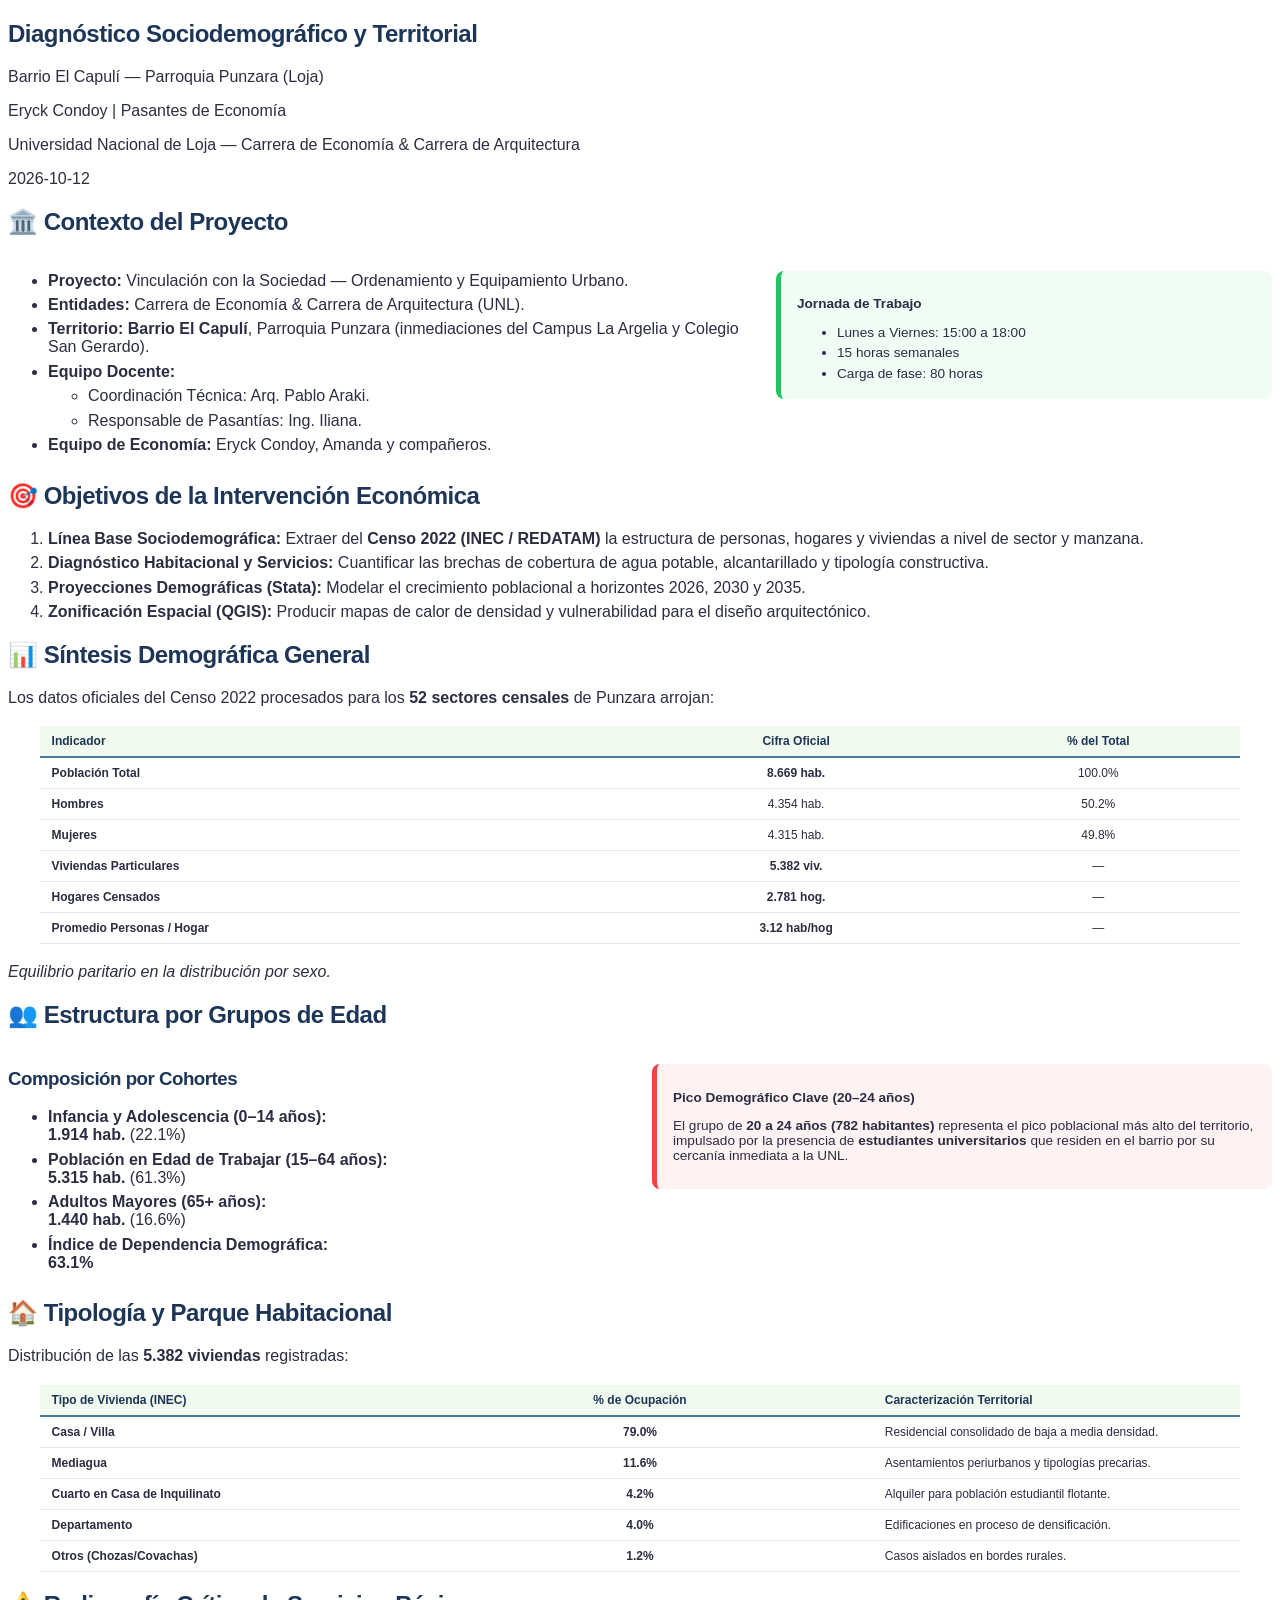
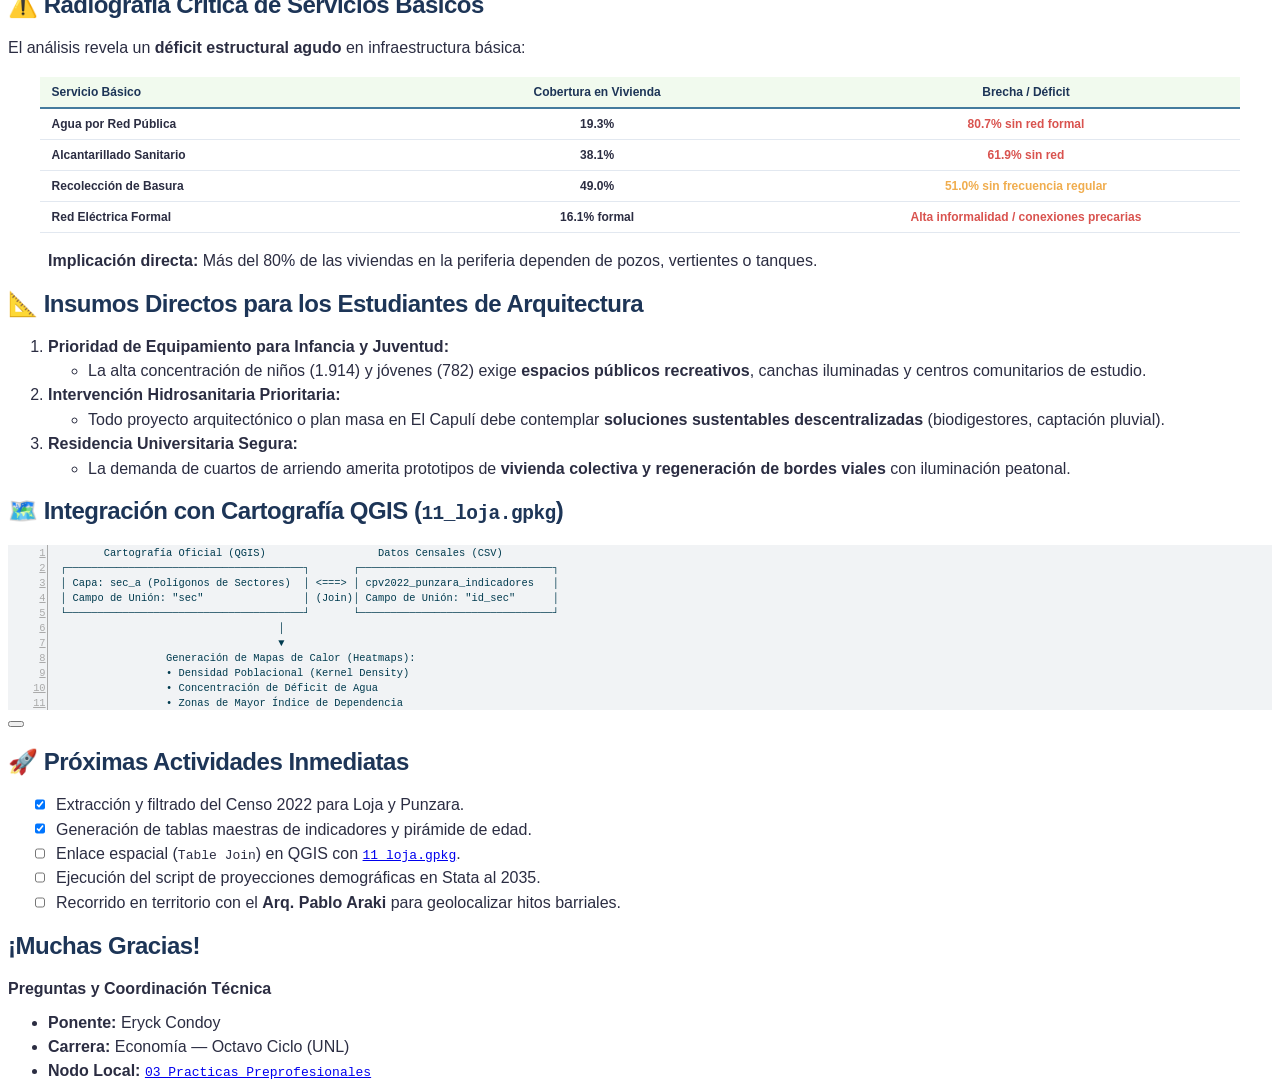
==== docs/vaults/v01-diagnostico-territorial-el-capuli/presentacion_diagnostico_capuli.html @ d2399294 "feat(quarto): agregar presentacion revealjs interactiva y reporte index del diagnostico de El Capuli" ====
<!DOCTYPE html>
<html lang="en"><head>
<script src="presentacion_diagnostico_capuli_files/libs/clipboard/clipboard.min.js"></script>
<script src="presentacion_diagnostico_capuli_files/libs/quarto-html/tabby.min.js"></script>
<script src="presentacion_diagnostico_capuli_files/libs/quarto-html/popper.min.js"></script>
<script src="presentacion_diagnostico_capuli_files/libs/quarto-html/tippy.umd.min.js"></script>
<link href="presentacion_diagnostico_capuli_files/libs/quarto-html/tippy.css" rel="stylesheet">
<link href="presentacion_diagnostico_capuli_files/libs/quarto-html/light-border.css" rel="stylesheet">
<link href="presentacion_diagnostico_capuli_files/libs/quarto-html/quarto-syntax-highlighting-64a204ab8560d761af7679ceaba22944.css" rel="stylesheet" id="quarto-text-highlighting-styles"><meta charset="utf-8">
  <meta name="generator" content="quarto-1.10.18">

  <meta name="author" content="Eryck Condoy | Pasantes de Economía">
  <meta name="dcterms.date" content="2026-10-12">
  <title>Diagnóstico Sociodemográfico y Territorial</title>
  <meta name="apple-mobile-web-app-capable" content="yes">
  <meta name="apple-mobile-web-app-status-bar-style" content="black-translucent">
  <meta name="viewport" content="width=device-width, initial-scale=1.0, maximum-scale=1.0, user-scalable=no, minimal-ui">
  <link rel="stylesheet" href="presentacion_diagnostico_capuli_files/libs/revealjs/dist/reset.css">
  <link rel="stylesheet" href="presentacion_diagnostico_capuli_files/libs/revealjs/dist/reveal.css">
  <style>
    /* Default styles provided by pandoc.
    ** See https://pandoc.org/MANUAL.html#variables-for-html for config info.
    */
    span.smallcaps{font-variant: small-caps;}
    div.columns{display: flex; gap: 1.5em;}
    div.column{flex: auto;}
    @media screen {
    div.columns{gap: min(4vw, 1.5em);}
    div.column{overflow-x: auto;}
    }
    div.hanging-indent{margin-left: 1.5em; text-indent: -1.5em;}
    ul.task-list{list-style: none;}
    ul.task-list li input[type="checkbox"] {
      width: 0.8em;
      margin: 0 0.8em 0.2em -1em; /* quarto-specific, see https://github.com/quarto-dev/quarto-cli/issues/4556 */ 
      vertical-align: middle;
    }
    /* CSS for syntax highlighting */
    html { -webkit-text-size-adjust: 100%; }
    pre > code.sourceCode { white-space: pre; position: relative; }
    pre > code.sourceCode > span { display: inline-block; line-height: 1.25; }
    pre > code.sourceCode > span:empty { height: 1.2em; }
    .sourceCode { overflow: visible; }
    code.sourceCode > span { color: inherit; text-decoration: inherit; }
    div.sourceCode { margin: 1em 0; }
    pre.sourceCode { margin: 0; }
    @media screen {
    div.sourceCode { overflow: auto; }
    }
    @media print {
    pre > code.sourceCode { white-space: pre-wrap; }
    pre > code.sourceCode > span { text-indent: -5em; padding-left: 5em; }
    }
    pre.numberSource code
      { counter-reset: source-line 0; }
    pre.numberSource code > span
      { position: relative; left: -4em; counter-increment: source-line; }
    pre.numberSource code > span > a:first-child::before
      { content: counter(source-line);
        position: relative; left: -1em; text-align: right; vertical-align: baseline;
        border: none; display: inline-block;
        -webkit-touch-callout: none; -webkit-user-select: none;
        -khtml-user-select: none; -moz-user-select: none;
        -ms-user-select: none; user-select: none;
        padding: 0 4px; width: 4em;
        color: #aaaaaa;
      }
    pre.numberSource { margin-left: 3em; border-left: 1px solid #aaaaaa;  padding-left: 4px; }
    div.sourceCode
      { color: #003b4f; background-color: #f1f3f5; }
    @media screen {
    pre > code.sourceCode > span > a:first-child::before { text-decoration: underline; }
    }
    code span { color: #003b4f; } /* Normal */
    code span.al { color: #ad0000; } /* Alert */
    code span.an { color: #5e5e5e; } /* Annotation */
    code span.at { color: #657422; } /* Attribute */
    code span.bn { color: #ad0000; } /* BaseN */
    code span.bu { } /* BuiltIn */
    code span.cf { color: #003b4f; font-weight: bold; } /* ControlFlow */
    code span.ch { color: #20794d; } /* Char */
    code span.cn { color: #8f5902; } /* Constant */
    code span.co { color: #5e5e5e; } /* Comment */
    code span.cv { color: #5e5e5e; font-style: italic; } /* CommentVar */
    code span.do { color: #5e5e5e; font-style: italic; } /* Documentation */
    code span.dt { color: #ad0000; } /* DataType */
    code span.dv { color: #ad0000; } /* DecVal */
    code span.er { color: #ad0000; } /* Error */
    code span.ex { } /* Extension */
    code span.fl { color: #ad0000; } /* Float */
    code span.fu { color: #4758ab; } /* Function */
    code span.im { color: #00769e; } /* Import */
    code span.in { color: #5e5e5e; } /* Information */
    code span.kw { color: #003b4f; font-weight: bold; } /* Keyword */
    code span.op { color: #5e5e5e; } /* Operator */
    code span.ot { color: #003b4f; } /* Other */
    code span.pp { color: #ad0000; } /* Preprocessor */
    code span.sc { color: #5e5e5e; } /* SpecialChar */
    code span.ss { color: #20794d; } /* SpecialString */
    code span.st { color: #20794d; } /* String */
    code span.va { color: #111111; } /* Variable */
    code span.vs { color: #20794d; } /* VerbatimString */
    code span.wa { color: #5e5e5e; font-style: italic; } /* Warning */
  </style>
  <link rel="stylesheet" href="presentacion_diagnostico_capuli_files/libs/revealjs/dist/theme/quarto-0427d8d92a431aa6a6430e53ec02a470.css">
  <link rel="stylesheet" href="presentacion.css">
  <link href="presentacion_diagnostico_capuli_files/libs/revealjs/plugin/quarto-line-highlight/line-highlight.css" rel="stylesheet">
  <link href="presentacion_diagnostico_capuli_files/libs/revealjs/plugin/reveal-menu/menu.css" rel="stylesheet">
  <link href="presentacion_diagnostico_capuli_files/libs/revealjs/plugin/reveal-menu/quarto-menu.css" rel="stylesheet">
  <link href="presentacion_diagnostico_capuli_files/libs/revealjs/plugin/reveal-chalkboard/font-awesome/css/all.css" rel="stylesheet">
  <link href="presentacion_diagnostico_capuli_files/libs/revealjs/plugin/reveal-chalkboard/style.css" rel="stylesheet">
  <link href="presentacion_diagnostico_capuli_files/libs/revealjs/plugin/quarto-support/footer.css" rel="stylesheet">
  <style type="text/css">
    .reveal div.sourceCode {
      margin: 0;
      overflow: auto;
    }
    .reveal div.hanging-indent {
      margin-left: 1em;
      text-indent: -1em;
    }
    .reveal .slide:not(.center) {
      height: 100%;
    }
    .reveal .slide.scrollable {
      overflow-y: auto;
    }
    .reveal .footnotes {
      height: 100%;
      overflow-y: auto;
    }
    .reveal .slide .absolute {
      position: absolute;
      display: block;
    }
    .reveal .footnotes ol {
      counter-reset: ol;
      list-style-type: none; 
      margin-left: 0;
    }
    .reveal .footnotes ol li:before {
      counter-increment: ol;
      content: counter(ol) ". "; 
    }
    .reveal .footnotes ol li > p:first-child {
      display: inline-block;
    }
    .reveal .slide ul,
    .reveal .slide ol {
      margin-bottom: 0.5em;
    }
    .reveal .slide ul li,
    .reveal .slide ol li {
      margin-top: 0.4em;
      margin-bottom: 0.2em;
    }
    .reveal .slide ul[role="tablist"] li {
      margin-bottom: 0;
    }
    .reveal .slide ul li > *:first-child,
    .reveal .slide ol li > *:first-child {
      margin-block-start: 0;
    }
    .reveal .slide ul li > *:last-child,
    .reveal .slide ol li > *:last-child {
      margin-block-end: 0;
    }
    .reveal .slide .columns:nth-child(3) {
      margin-block-start: 0.8em;
    }
    .reveal blockquote {
      box-shadow: none;
    }
    .reveal .tippy-content>* {
      margin-top: 0.2em;
      margin-bottom: 0.7em;
    }
    .reveal .tippy-content>*:last-child {
      margin-bottom: 0.2em;
    }
    .reveal .slide > img.stretch.quarto-figure-center,
    .reveal .slide > img.r-stretch.quarto-figure-center {
      display: block;
      margin-left: auto;
      margin-right: auto; 
    }
    .reveal .slide > img.stretch.quarto-figure-left,
    .reveal .slide > img.r-stretch.quarto-figure-left  {
      display: block;
      margin-left: 0;
      margin-right: auto; 
    }
    .reveal .slide > img.stretch.quarto-figure-right,
    .reveal .slide > img.r-stretch.quarto-figure-right  {
      display: block;
      margin-left: auto;
      margin-right: 0; 
    }
  </style>
</head>
<body class="quarto-light">
  <div class="reveal">
    <div class="slides">

<section id="title-slide" class="quarto-title-block center">
  <h1 class="title">Diagnóstico Sociodemográfico y Territorial</h1>
  <p class="subtitle">Barrio El Capulí — Parroquia Punzara (Loja)</p>

<div class="quarto-title-authors">
<div class="quarto-title-author">
<div class="quarto-title-author-name">
Eryck Condoy | Pasantes de Economía
</div>
        <p class="quarto-title-affiliation">
            Universidad Nacional de Loja — Carrera de Economía &amp; Carrera de Arquitectura
          </p>
    </div>
</div>

  <p class="date">2026-10-12</p>
</section>
<section id="contexto-del-proyecto" class="slide level2">
<h2>🏛️ Contexto del Proyecto</h2>
<div class="columns">
<div class="column" style="width:60%;">
<ul>
<li><strong>Proyecto:</strong> Vinculación con la Sociedad — Ordenamiento y Equipamiento Urbano.</li>
<li><strong>Entidades:</strong> Carrera de Economía &amp; Carrera de Arquitectura (UNL).</li>
<li><strong>Territorio:</strong> <strong>Barrio El Capulí</strong>, Parroquia Punzara (inmediaciones del Campus La Argelia y Colegio San Gerardo).</li>
<li><strong>Equipo Docente:</strong>
<ul>
<li>Coordinación Técnica: Arq. Pablo Araki.</li>
<li>Responsable de Pasantías: Ing. Iliana.</li>
</ul></li>
<li><strong>Equipo de Economía:</strong> Eryck Condoy, Amanda y compañeros.</li>
</ul>
</div><div class="column" style="width:40%;">
<div class="callout callout-note callout-titled callout-style-default">
<div class="callout-body">
<div class="callout-title">
<div class="callout-icon-container">
<i class="callout-icon"></i>
</div>
<p><strong>Jornada de Trabajo</strong></p>
</div>
<div class="callout-content">
<ul>
<li>Lunes a Viernes: 15:00 a 18:00</li>
<li>15 horas semanales</li>
<li>Carga de fase: 80 horas</li>
</ul>
</div>
</div>
</div>
</div></div>
</section>
<section id="objetivos-de-la-intervención-económica" class="slide level2">
<h2>🎯 Objetivos de la Intervención Económica</h2>
<ol type="1">
<li><strong>Línea Base Sociodemográfica:</strong> Extraer del <strong>Censo 2022 (INEC / REDATAM)</strong> la estructura de personas, hogares y viviendas a nivel de sector y manzana.</li>
<li><strong>Diagnóstico Habitacional y Servicios:</strong> Cuantificar las brechas de cobertura de agua potable, alcantarillado y tipología constructiva.</li>
<li><strong>Proyecciones Demográficas (Stata):</strong> Modelar el crecimiento poblacional a horizontes 2026, 2030 y 2035.</li>
<li><strong>Zonificación Espacial (QGIS):</strong> Producir mapas de calor de densidad y vulnerabilidad para el diseño arquitectónico.</li>
</ol>
</section>
<section id="síntesis-demográfica-general" class="slide level2">
<h2>📊 Síntesis Demográfica General</h2>
<p>Los datos oficiales del Censo 2022 procesados para los <strong>52 sectores censales</strong> de Punzara arrojan:</p>
<table class="caption-top">
<thead>
<tr class="header">
<th style="text-align: left;">Indicador</th>
<th style="text-align: center;">Cifra Oficial</th>
<th style="text-align: center;">% del Total</th>
</tr>
</thead>
<tbody>
<tr class="odd">
<td style="text-align: left;"><strong>Población Total</strong></td>
<td style="text-align: center;"><strong>8.669 hab.</strong></td>
<td style="text-align: center;">100.0%</td>
</tr>
<tr class="even">
<td style="text-align: left;"><strong>Hombres</strong></td>
<td style="text-align: center;">4.354 hab.</td>
<td style="text-align: center;">50.2%</td>
</tr>
<tr class="odd">
<td style="text-align: left;"><strong>Mujeres</strong></td>
<td style="text-align: center;">4.315 hab.</td>
<td style="text-align: center;">49.8%</td>
</tr>
<tr class="even">
<td style="text-align: left;"><strong>Viviendas Particulares</strong></td>
<td style="text-align: center;"><strong>5.382 viv.</strong></td>
<td style="text-align: center;">—</td>
</tr>
<tr class="odd">
<td style="text-align: left;"><strong>Hogares Censados</strong></td>
<td style="text-align: center;"><strong>2.781 hog.</strong></td>
<td style="text-align: center;">—</td>
</tr>
<tr class="even">
<td style="text-align: left;"><strong>Promedio Personas / Hogar</strong></td>
<td style="text-align: center;"><strong>3.12 hab/hog</strong></td>
<td style="text-align: center;">—</td>
</tr>
</tbody>
</table>
<p><em>Equilibrio paritario en la distribución por sexo.</em></p>
</section>
<section id="estructura-por-grupos-de-edad" class="slide level2">
<h2>👥 Estructura por Grupos de Edad</h2>
<div class="columns">
<div class="column" style="width:50%;">
<h3 id="composición-por-cohortes">Composición por Cohortes</h3>
<ul>
<li><strong>Infancia y Adolescencia (0–14 años):</strong><br>
<strong>1.914 hab.</strong> (22.1%)</li>
<li><strong>Población en Edad de Trabajar (15–64 años):</strong><br>
<strong>5.315 hab.</strong> (61.3%)</li>
<li><strong>Adultos Mayores (65+ años):</strong><br>
<strong>1.440 hab.</strong> (16.6%)</li>
<li><strong>Índice de Dependencia Demográfica:</strong><br>
<strong>63.1%</strong></li>
</ul>
</div><div class="column" style="width:50%;">
<div class="callout callout-important callout-titled callout-style-default">
<div class="callout-body">
<div class="callout-title">
<div class="callout-icon-container">
<i class="callout-icon"></i>
</div>
<p><strong>Pico Demográfico Clave (20–24 años)</strong></p>
</div>
<div class="callout-content">
<p>El grupo de <strong>20 a 24 años (782 habitantes)</strong> representa el pico poblacional más alto del territorio, impulsado por la presencia de <strong>estudiantes universitarios</strong> que residen en el barrio por su cercanía inmediata a la UNL.</p>
</div>
</div>
</div>
</div></div>
</section>
<section id="tipología-y-parque-habitacional" class="slide level2">
<h2>🏠 Tipología y Parque Habitacional</h2>
<p>Distribución de las <strong>5.382 viviendas</strong> registradas:</p>
<table class="caption-top">
<colgroup>
<col style="width: 30%">
<col style="width: 38%">
<col style="width: 30%">
</colgroup>
<thead>
<tr class="header">
<th style="text-align: left;">Tipo de Vivienda (INEC)</th>
<th style="text-align: center;">% de Ocupación</th>
<th style="text-align: left;">Caracterización Territorial</th>
</tr>
</thead>
<tbody>
<tr class="odd">
<td style="text-align: left;"><strong>Casa / Villa</strong></td>
<td style="text-align: center;"><strong>79.0%</strong></td>
<td style="text-align: left;">Residencial consolidado de baja a media densidad.</td>
</tr>
<tr class="even">
<td style="text-align: left;"><strong>Mediagua</strong></td>
<td style="text-align: center;"><strong>11.6%</strong></td>
<td style="text-align: left;">Asentamientos periurbanos y tipologías precarias.</td>
</tr>
<tr class="odd">
<td style="text-align: left;"><strong>Cuarto en Casa de Inquilinato</strong></td>
<td style="text-align: center;"><strong>4.2%</strong></td>
<td style="text-align: left;">Alquiler para población estudiantil flotante.</td>
</tr>
<tr class="even">
<td style="text-align: left;"><strong>Departamento</strong></td>
<td style="text-align: center;"><strong>4.0%</strong></td>
<td style="text-align: left;">Edificaciones en proceso de densificación.</td>
</tr>
<tr class="odd">
<td style="text-align: left;"><strong>Otros (Chozas/Covachas)</strong></td>
<td style="text-align: center;"><strong>1.2%</strong></td>
<td style="text-align: left;">Casos aislados en bordes rurales.</td>
</tr>
</tbody>
</table>
</section>
<section id="radiografía-crítica-de-servicios-básicos" class="slide level2">
<h2>⚠️ Radiografía Crítica de Servicios Básicos</h2>
<p>El análisis revela un <strong>déficit estructural agudo</strong> en infraestructura básica:</p>
<table class="caption-top">
<colgroup>
<col style="width: 28%">
<col style="width: 35%">
<col style="width: 35%">
</colgroup>
<thead>
<tr class="header">
<th style="text-align: left;">Servicio Básico</th>
<th style="text-align: center;">Cobertura en Vivienda</th>
<th style="text-align: center;">Brecha / Déficit</th>
</tr>
</thead>
<tbody>
<tr class="odd">
<td style="text-align: left;"><strong>Agua por Red Pública</strong></td>
<td style="text-align: center;"><strong>19.3%</strong></td>
<td style="text-align: center;"><span style="color:#d9534f; font-weight:bold;">80.7% sin red formal</span></td>
</tr>
<tr class="even">
<td style="text-align: left;"><strong>Alcantarillado Sanitario</strong></td>
<td style="text-align: center;"><strong>38.1%</strong></td>
<td style="text-align: center;"><span style="color:#d9534f; font-weight:bold;">61.9% sin red</span></td>
</tr>
<tr class="odd">
<td style="text-align: left;"><strong>Recolección de Basura</strong></td>
<td style="text-align: center;"><strong>49.0%</strong></td>
<td style="text-align: center;"><span style="color:#f0ad4e; font-weight:bold;">51.0% sin frecuencia regular</span></td>
</tr>
<tr class="even">
<td style="text-align: left;"><strong>Red Eléctrica Formal</strong></td>
<td style="text-align: center;"><strong>16.1% formal</strong></td>
<td style="text-align: center;"><span style="color:#d9534f; font-weight:bold;">Alta informalidad / conexiones precarias</span></td>
</tr>
</tbody>
</table>
<blockquote>
<p><strong>Implicación directa:</strong> Más del 80% de las viviendas en la periferia dependen de pozos, vertientes o tanques.</p>
</blockquote>
</section>
<section id="insumos-directos-para-los-estudiantes-de-arquitectura" class="slide level2">
<h2>📐 Insumos Directos para los Estudiantes de Arquitectura</h2>
<ol type="1">
<li><strong>Prioridad de Equipamiento para Infancia y Juventud:</strong>
<ul>
<li>La alta concentración de niños (1.914) y jóvenes (782) exige <strong>espacios públicos recreativos</strong>, canchas iluminadas y centros comunitarios de estudio.</li>
</ul></li>
<li><strong>Intervención Hidrosanitaria Prioritaria:</strong>
<ul>
<li>Todo proyecto arquitectónico o plan masa en El Capulí debe contemplar <strong>soluciones sustentables descentralizadas</strong> (biodigestores, captación pluvial).</li>
</ul></li>
<li><strong>Residencia Universitaria Segura:</strong>
<ul>
<li>La demanda de cuartos de arriendo amerita prototipos de <strong>vivienda colectiva y regeneración de bordes viales</strong> con iluminación peatonal.</li>
</ul></li>
</ol>
</section>
<section id="integración-con-cartografía-qgis-11_loja.gpkg" class="slide level2">
<h2>🗺️ Integración con Cartografía QGIS (<code>11_loja.gpkg</code>)</h2>
<div class="code-copy-outer-scaffold"><div class="sourceCode" id="cb1"><pre class="sourceCode numberSource text number-lines code-with-copy"><code class="sourceCode"><span id="cb1-1"><a href="" aria-label="1"></a>       Cartografía Oficial (QGIS)                  Datos Censales (CSV)</span>
<span id="cb1-2"><a href="" aria-label="2"></a>┌──────────────────────────────────────┐       ┌───────────────────────────────┐</span>
<span id="cb1-3"><a href="" aria-label="3"></a>│ Capa: sec_a (Polígonos de Sectores)  │ &lt;===&gt; │ cpv2022_punzara_indicadores   │</span>
<span id="cb1-4"><a href="" aria-label="4"></a>│ Campo de Unión: "sec"                │ (Join)│ Campo de Unión: "id_sec"      │</span>
<span id="cb1-5"><a href="" aria-label="5"></a>└──────────────────────────────────────┘       └───────────────────────────────┘</span>
<span id="cb1-6"><a href="" aria-label="6"></a>                                   │</span>
<span id="cb1-7"><a href="" aria-label="7"></a>                                   ▼</span>
<span id="cb1-8"><a href="" aria-label="8"></a>                 Generación de Mapas de Calor (Heatmaps):</span>
<span id="cb1-9"><a href="" aria-label="9"></a>                 • Densidad Poblacional (Kernel Density)</span>
<span id="cb1-10"><a href="" aria-label="10"></a>                 • Concentración de Déficit de Agua</span>
<span id="cb1-11"><a href="" aria-label="11"></a>                 • Zonas de Mayor Índice de Dependencia</span></code></pre></div><button title="Copy to Clipboard" class="code-copy-button"><i class="bi"></i></button></div>
</section>
<section id="próximas-actividades-inmediatas" class="slide level2">
<h2>🚀 Próximas Actividades Inmediatas</h2>
<ul class="task-list">
<li><label><input type="checkbox" checked="">Extracción y filtrado del Censo 2022 para Loja y Punzara.</label></li>
<li><label><input type="checkbox" checked="">Generación de tablas maestras de indicadores y pirámide de edad.</label></li>
<li><label><input type="checkbox">Enlace espacial (<code>Table Join</code>) en QGIS con <a href="file:///d:/08_Ciclo/03_Practicas_Preprofesionales/docs/vaults/v01-diagnostico-territorial-el-capuli/cartografia_qgis/11_loja.gpkg"><code>11_loja.gpkg</code></a>.</label></li>
<li><label><input type="checkbox">Ejecución del script de proyecciones demográficas en Stata al 2035.</label></li>
<li><label><input type="checkbox">Recorrido en territorio con el <strong>Arq. Pablo Araki</strong> para geolocalizar hitos barriales.</label></li>
</ul>
</section>
<section id="muchas-gracias" class="slide level2">
<h2>¡Muchas Gracias!</h2>
<p><strong>Preguntas y Coordinación Técnica</strong></p>
<ul>
<li><strong>Ponente:</strong> Eryck Condoy</li>
<li><strong>Carrera:</strong> Economía — Octavo Ciclo (UNL)</li>
<li><strong>Nodo Local:</strong> <a href="file:///d:/08_Ciclo/03_Practicas_Preprofesionales"><code>03_Practicas_Preprofesionales</code></a></li>
</ul>

</section>
    </div>
  <div class="quarto-auto-generated-content" style="display: none;">
<div class="footer footer-default">
<p>Prácticas Preprofesionales — UNL 2026</p>
</div>
</div></div>

  <script>window.backupDefine = window.define; window.define = undefined;</script>
  <script src="presentacion_diagnostico_capuli_files/libs/revealjs/dist/reveal.js"></script>
  <!-- reveal.js plugins -->
  <script src="presentacion_diagnostico_capuli_files/libs/revealjs/plugin/quarto-line-highlight/line-highlight.js"></script>
  <script src="presentacion_diagnostico_capuli_files/libs/revealjs/plugin/pdf-export/pdfexport.js"></script>
  <script src="presentacion_diagnostico_capuli_files/libs/revealjs/plugin/reveal-menu/menu.js"></script>
  <script src="presentacion_diagnostico_capuli_files/libs/revealjs/plugin/reveal-menu/quarto-menu.js"></script>
  <script src="presentacion_diagnostico_capuli_files/libs/revealjs/plugin/reveal-chalkboard/plugin.js"></script>
  <script src="presentacion_diagnostico_capuli_files/libs/revealjs/plugin/quarto-support/support.js"></script>
  

  <script src="presentacion_diagnostico_capuli_files/libs/revealjs/plugin/notes/notes.js"></script>
  <script src="presentacion_diagnostico_capuli_files/libs/revealjs/plugin/search/search.js"></script>
  <script src="presentacion_diagnostico_capuli_files/libs/revealjs/plugin/zoom/zoom.js"></script>
  <script src="presentacion_diagnostico_capuli_files/libs/revealjs/plugin/math/math.js"></script>
  <script>window.define = window.backupDefine; window.backupDefine = undefined;</script>

  <script>

      // Full list of configuration options available at:
      // https://revealjs.com/config/
      Reveal.initialize({
'controlsAuto': true,
'previewLinksAuto': true,
'pdfSeparateFragments': false,
'autoAnimateEasing': "ease",
'autoAnimateDuration': 1,
'autoAnimateUnmatched': true,
'jumpToSlide': true,
'menu': {"side":"left","useTextContentForMissingTitles":true,"markers":false,"loadIcons":false,"custom":[{"title":"Tools","icon":"<i class=\"fas fa-gear\"></i>","content":"<ul class=\"slide-menu-items\">\n<li class=\"slide-tool-item active\" data-item=\"0\"><a href=\"#\" onclick=\"RevealMenuToolHandlers.fullscreen(event)\"><kbd>f</kbd> Fullscreen</a></li>\n<li class=\"slide-tool-item\" data-item=\"1\"><a href=\"#\" onclick=\"RevealMenuToolHandlers.speakerMode(event)\"><kbd>s</kbd> Speaker View</a></li>\n<li class=\"slide-tool-item\" data-item=\"2\"><a href=\"#\" onclick=\"RevealMenuToolHandlers.overview(event)\"><kbd>o</kbd> Slide Overview</a></li>\n<li class=\"slide-tool-item\" data-item=\"3\"><a href=\"#\" onclick=\"RevealMenuToolHandlers.togglePdfExport(event)\"><kbd>e</kbd> PDF Export Mode</a></li>\n<li class=\"slide-tool-item\" data-item=\"4\"><a href=\"#\" onclick=\"RevealMenuToolHandlers.toggleScrollView(event)\"><kbd>r</kbd> Scroll View Mode</a></li>\n<li class=\"slide-tool-item\" data-item=\"5\"><a href=\"#\" onclick=\"RevealMenuToolHandlers.toggleChalkboard(event)\"><kbd>b</kbd> Toggle Chalkboard</a></li>\n<li class=\"slide-tool-item\" data-item=\"6\"><a href=\"#\" onclick=\"RevealMenuToolHandlers.toggleNotesCanvas(event)\"><kbd>c</kbd> Toggle Notes Canvas</a></li>\n<li class=\"slide-tool-item\" data-item=\"7\"><a href=\"#\" onclick=\"RevealMenuToolHandlers.downloadDrawings(event)\"><kbd>d</kbd> Download Drawings</a></li>\n<li class=\"slide-tool-item\" data-item=\"8\"><a href=\"#\" onclick=\"RevealMenuToolHandlers.keyboardHelp(event)\"><kbd>?</kbd> Keyboard Help</a></li>\n</ul>"}],"openButton":true},
'chalkboard': {"buttons":true},
'smaller': false,
 
        // Display controls in the bottom right corner
        controls: false,

        // Help the user learn the controls by providing hints, for example by
        // bouncing the down arrow when they first encounter a vertical slide
        controlsTutorial: false,

        // Determines where controls appear, "edges" or "bottom-right"
        controlsLayout: 'edges',

        // Visibility rule for backwards navigation arrows; "faded", "hidden"
        // or "visible"
        controlsBackArrows: 'faded',

        // Display a presentation progress bar
        progress: true,

        // Display the page number of the current slide
        slideNumber: 'c/t',

        // 'all', 'print', or 'speaker'
        showSlideNumber: 'all',

        // Add the current slide number to the URL hash so that reloading the
        // page/copying the URL will return you to the same slide
        hash: true,

        // Start with 1 for the hash rather than 0
        hashOneBasedIndex: false,

        // Flags if we should monitor the hash and change slides accordingly
        respondToHashChanges: true,

        // Push each slide change to the browser history
        history: true,

        // Enable keyboard shortcuts for navigation
        keyboard: true,

        // Enable the slide overview mode
        overview: true,

        // Disables the default reveal.js slide layout (scaling and centering)
        // so that you can use custom CSS layout
        disableLayout: false,

        // Vertical centering of slides
        center: false,

        // Enables touch navigation on devices with touch input
        touch: true,

        // Loop the presentation
        loop: false,

        // Change the presentation direction to be RTL
        rtl: false,

        // see https://revealjs.com/vertical-slides/#navigation-mode
        navigationMode: 'linear',

        // Randomizes the order of slides each time the presentation loads
        shuffle: false,

        // Turns fragments on and off globally
        fragments: true,

        // Flags whether to include the current fragment in the URL,
        // so that reloading brings you to the same fragment position
        fragmentInURL: false,

        // Flags if the presentation is running in an embedded mode,
        // i.e. contained within a limited portion of the screen
        embedded: false,

        // Flags if we should show a help overlay when the questionmark
        // key is pressed
        help: true,

        // Flags if it should be possible to pause the presentation (blackout)
        pause: true,

        // Flags if speaker notes should be visible to all viewers
        showNotes: false,

        // Global override for autoplaying embedded media (null/true/false)
        autoPlayMedia: null,

        // Global override for preloading lazy-loaded iframes (null/true/false)
        preloadIframes: null,

        // Number of milliseconds between automatically proceeding to the
        // next slide, disabled when set to 0, this value can be overwritten
        // by using a data-autoslide attribute on your slides
        autoSlide: 0,

        // Stop auto-sliding after user input
        autoSlideStoppable: true,

        // Use this method for navigation when auto-sliding
        autoSlideMethod: null,

        // Specify the average time in seconds that you think you will spend
        // presenting each slide. This is used to show a pacing timer in the
        // speaker view
        defaultTiming: null,

        // Enable slide navigation via mouse wheel
        mouseWheel: false,

        // The display mode that will be used to show slides
        display: 'block',

        // Hide cursor if inactive
        hideInactiveCursor: true,

        // Time before the cursor is hidden (in ms)
        hideCursorTime: 5000,

        // Opens links in an iframe preview overlay
        previewLinks: false,

        // Transition style (none/fade/slide/convex/concave/zoom)
        transition: 'slide',

        // Transition speed (default/fast/slow)
        transitionSpeed: 'default',

        // Transition style for full page slide backgrounds
        // (none/fade/slide/convex/concave/zoom)
        backgroundTransition: 'none',

        // Number of slides away from the current that are visible
        viewDistance: 3,

        // Number of slides away from the current that are visible on mobile
        // devices. It is advisable to set this to a lower number than
        // viewDistance in order to save resources.
        mobileViewDistance: 2,

        // The "normal" size of the presentation, aspect ratio will be preserved
        // when the presentation is scaled to fit different resolutions. Can be
        // specified using percentage units.
        width: 1050,

        height: 700,

        // Factor of the display size that should remain empty around the content
        margin: 0.1,

        math: {
          mathjax: 'https://cdn.jsdelivr.net/npm/mathjax@2.7.9/MathJax.js',
          config: 'TeX-AMS_HTML-full',
          tex2jax: {
            inlineMath: [['\\(','\\)']],
            displayMath: [['\\[','\\]']],
            balanceBraces: true,
            processEscapes: false,
            processRefs: true,
            processEnvironments: true,
            preview: 'TeX',
            skipTags: ['script','noscript','style','textarea','pre','code'],
            ignoreClass: 'tex2jax_ignore',
            processClass: 'tex2jax_process'
          },
        },

        // reveal.js plugins
        plugins: [QuartoLineHighlight, PdfExport, RevealMenu, RevealChalkboard, QuartoSupport,

          RevealMath,
          RevealNotes,
          RevealSearch,
          RevealZoom
        ]
      });
    </script>
    <script id="quarto-html-after-body" type="application/javascript">
      window.document.addEventListener("DOMContentLoaded", function (event) {
        const tabsets =  window.document.querySelectorAll(".panel-tabset-tabby")
        tabsets.forEach(function(tabset) {
          const tabby = new Tabby('#' + tabset.id);
        });
        const isCodeAnnotation = (el) => {
          for (const clz of el.classList) {
            if (clz.startsWith('code-annotation-')) {                     
              return true;
            }
          }
          return false;
        }
        const onCopySuccess = function(e) {
          // button target
          const button = e.trigger;
          // don't keep focus
          button.blur();
          // flash "checked"
          button.classList.add('code-copy-button-checked');
          var currentTitle = button.getAttribute("title");
          button.setAttribute("title", "Copied!");
          let tooltip;
          if (window.bootstrap) {
            button.setAttribute("data-bs-toggle", "tooltip");
            button.setAttribute("data-bs-placement", "left");
            button.setAttribute("data-bs-title", "Copied!");
            tooltip = new bootstrap.Tooltip(button, 
              { trigger: "manual", 
                customClass: "code-copy-button-tooltip",
                offset: [0, -8]});
            tooltip.show();    
          }
          setTimeout(function() {
            if (tooltip) {
              tooltip.hide();
              button.removeAttribute("data-bs-title");
              button.removeAttribute("data-bs-toggle");
              button.removeAttribute("data-bs-placement");
            }
            button.setAttribute("title", currentTitle);
            button.classList.remove('code-copy-button-checked');
          }, 1000);
          // clear code selection
          e.clearSelection();
        }
        const getTextToCopy = function(trigger) {
          const outerScaffold = trigger.parentElement.cloneNode(true);
          const codeEl = outerScaffold.querySelector('code');
          for (const childEl of codeEl.children) {
            if (isCodeAnnotation(childEl)) {
              childEl.remove();
            }
          }
          return codeEl.innerText;
        }
        const clipboard = new window.ClipboardJS('.code-copy-button:not([data-in-quarto-modal])', {
          text: getTextToCopy
        });
        clipboard.on('success', onCopySuccess);
        if (window.document.getElementById('quarto-embedded-source-code-modal')) {
          const clipboardModal = new window.ClipboardJS('.code-copy-button[data-in-quarto-modal]', {
            text: getTextToCopy,
            container: window.document.getElementById('quarto-embedded-source-code-modal')
          });
          clipboardModal.on('success', onCopySuccess);
        }
          var localhostRegex = new RegExp(/^(?:http|https):\/\/localhost\:?[0-9]*\//);
          var mailtoRegex = new RegExp(/^mailto:/);
            var filterRegex = new RegExp('/' + window.location.host + '/');
          var isInternal = (href) => {
              return filterRegex.test(href) || localhostRegex.test(href) || mailtoRegex.test(href);
          }
          // Inspect non-navigation links and adorn them if external
         var links = window.document.querySelectorAll('a[href]:not(.nav-link):not(.navbar-brand):not(.toc-action):not(.sidebar-link):not(.sidebar-item-toggle):not(.pagination-link):not(.no-external):not([aria-hidden]):not(.dropdown-item):not(.quarto-navigation-tool):not(.about-link)');
          for (var i=0; i<links.length; i++) {
            const link = links[i];
            if (!isInternal(link.href)) {
              // undo the damage that might have been done by quarto-nav.js in the case of
              // links that we want to consider external
              if (link.dataset.originalHref !== undefined) {
                link.href = link.dataset.originalHref;
              }
            }
          }
        function tippyHover(el, contentFn, onTriggerFn, onUntriggerFn) {
          const config = {
            allowHTML: true,
            maxWidth: 500,
            delay: 100,
            arrow: false,
            appendTo: function(el) {
                return el.closest('section.slide') || el.parentElement;
            },
            interactive: true,
            interactiveBorder: 10,
            theme: 'light-border',
            placement: 'bottom-start',
          };
          if (contentFn) {
            config.content = contentFn;
          }
          if (onTriggerFn) {
            config.onTrigger = onTriggerFn;
          }
          if (onUntriggerFn) {
            config.onUntrigger = onUntriggerFn;
          }
            config['offset'] = [0,0];
            config['maxWidth'] = 700;
          window.tippy(el, config); 
        }
        const noterefs = window.document.querySelectorAll('a[role="doc-noteref"]');
        for (var i=0; i<noterefs.length; i++) {
          const ref = noterefs[i];
          tippyHover(ref, function() {
            // use id or data attribute instead here
            let href = ref.getAttribute('data-footnote-href') || ref.getAttribute('href');
            try { href = new URL(href).hash; } catch {}
            const id = href.replace(/^#\/?/, "");
            const note = window.document.getElementById(id);
            if (note) {
              return note.innerHTML;
            } else {
              return "";
            }
          });
        }
        const findCites = (el) => {
          const parentEl = el.parentElement;
          if (parentEl) {
            const cites = parentEl.dataset.cites;
            if (cites) {
              return {
                el,
                cites: cites.split(' ')
              };
            } else {
              return findCites(el.parentElement)
            }
          } else {
            return undefined;
          }
        };
        var bibliorefs = window.document.querySelectorAll('a[role="doc-biblioref"]');
        for (var i=0; i<bibliorefs.length; i++) {
          const ref = bibliorefs[i];
          const citeInfo = findCites(ref);
          if (citeInfo) {
            tippyHover(citeInfo.el, function() {
              var popup = window.document.createElement('div');
              citeInfo.cites.forEach(function(cite) {
                var citeDiv = window.document.createElement('div');
                citeDiv.classList.add('hanging-indent');
                citeDiv.classList.add('csl-entry');
                var biblioDiv = window.document.getElementById('ref-' + cite);
                if (biblioDiv) {
                  citeDiv.innerHTML = biblioDiv.innerHTML;
                }
                popup.appendChild(citeDiv);
              });
              return popup.innerHTML;
            });
          }
        }
      });
      </script>
    

</body></html>
---- docs/vaults/v01-diagnostico-territorial-el-capuli/presentacion.css ----
/* Estilos personalizados para la presentación RevealJS - Diagnóstico El Capulí */

.reveal {
  font-family: -apple-system, BlinkMacSystemFont, "Segoe UI", Roboto, "Helvetica Neue", Arial, sans-serif;
  color: #2b2d42;
}

.reveal h1, .reveal h2, .reveal h3 {
  color: #1d3557;
  font-weight: 700;
  letter-spacing: -0.5px;
}

.reveal table {
  font-size: 0.75em;
  margin: 1.2rem auto;
  border-collapse: collapse;
  width: 95%;
}

.reveal th {
  background-color: #f1faee;
  color: #1d3557;
  font-weight: 700;
  border-bottom: 2px solid #457b9d;
  padding: 8px 12px;
}

.reveal td {
  padding: 8px 12px;
  border-bottom: 1px solid #e2e8f0;
}

.reveal .callout {
  border-radius: 8px;
  padding: 12px 16px;
  margin-top: 15px;
  font-size: 0.85em;
}

.reveal .callout-note {
  background-color: #f0fdf4;
  border-left: 5px solid #22c55e;
}

.reveal .callout-important {
  background-color: #fef2f2;
  border-left: 5px solid #ef4444;
}

.reveal pre code {
  font-size: 0.8em;
  border-radius: 6px;
}
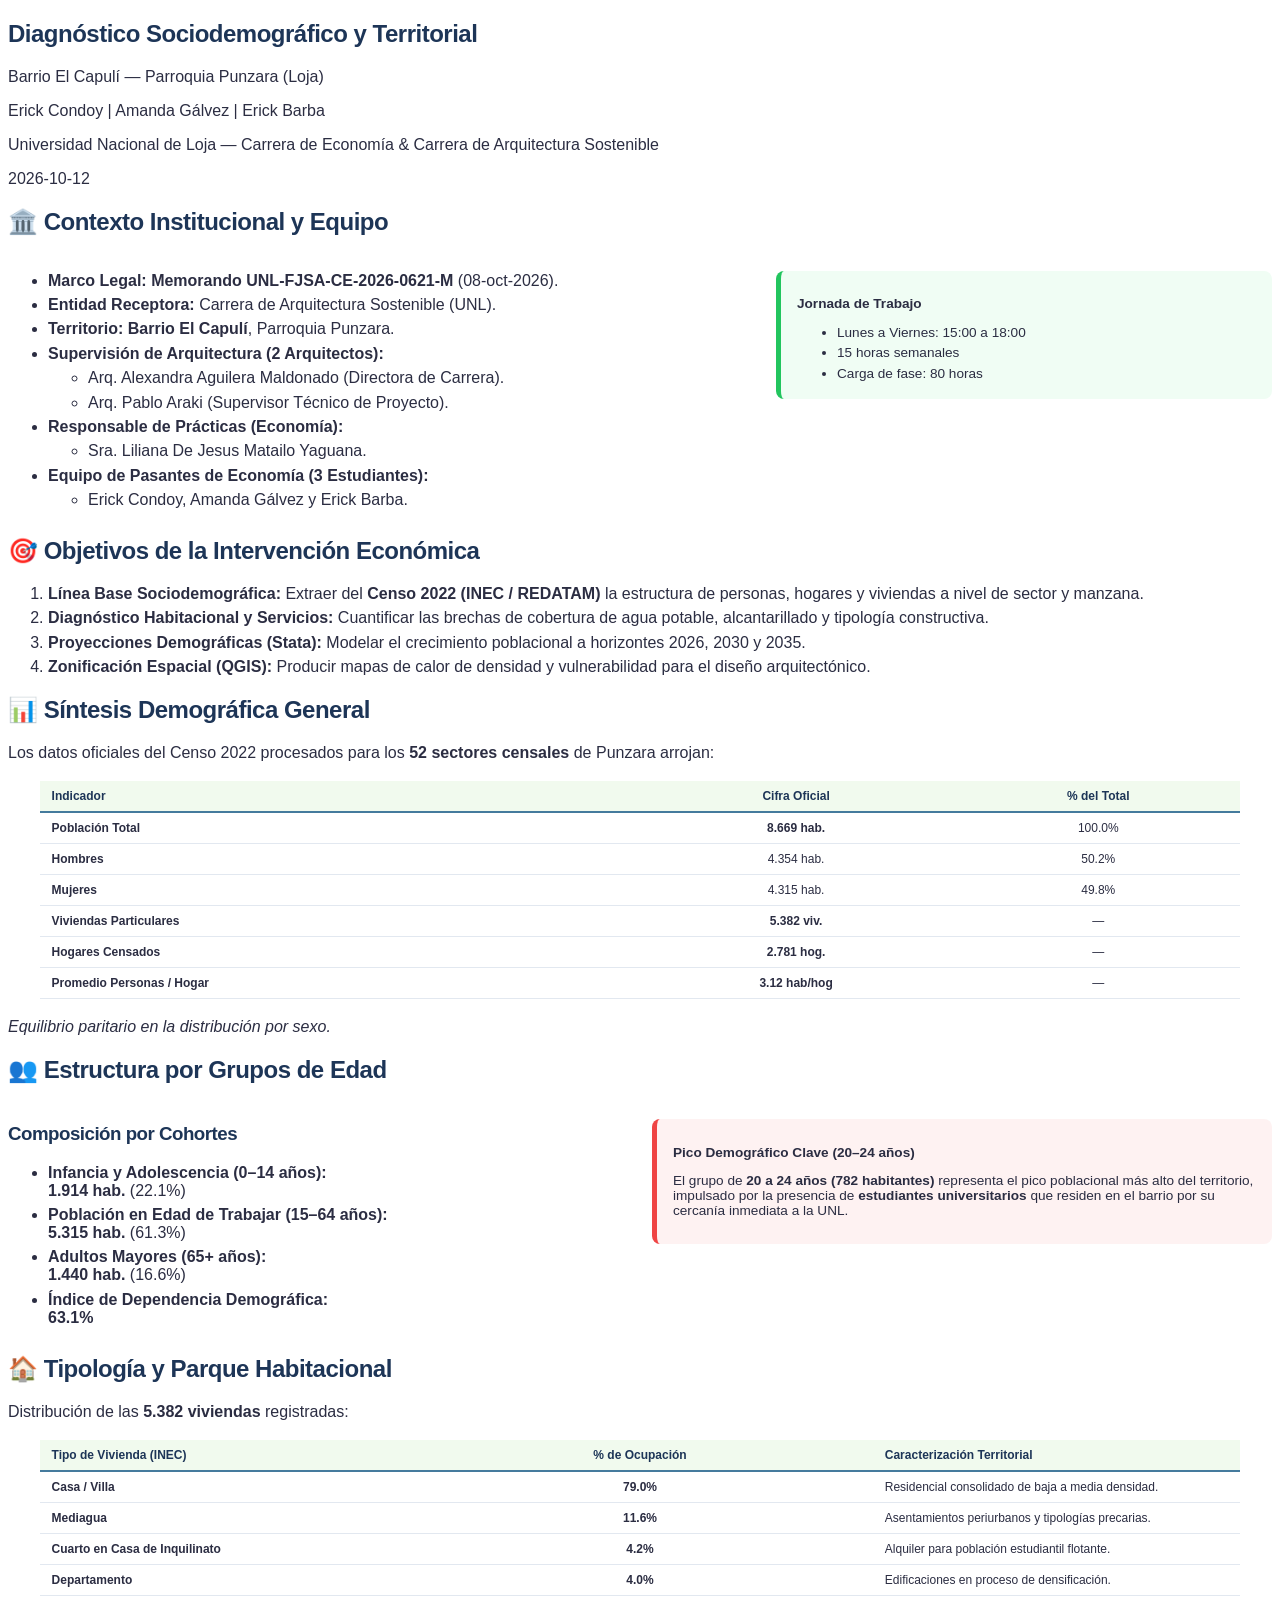
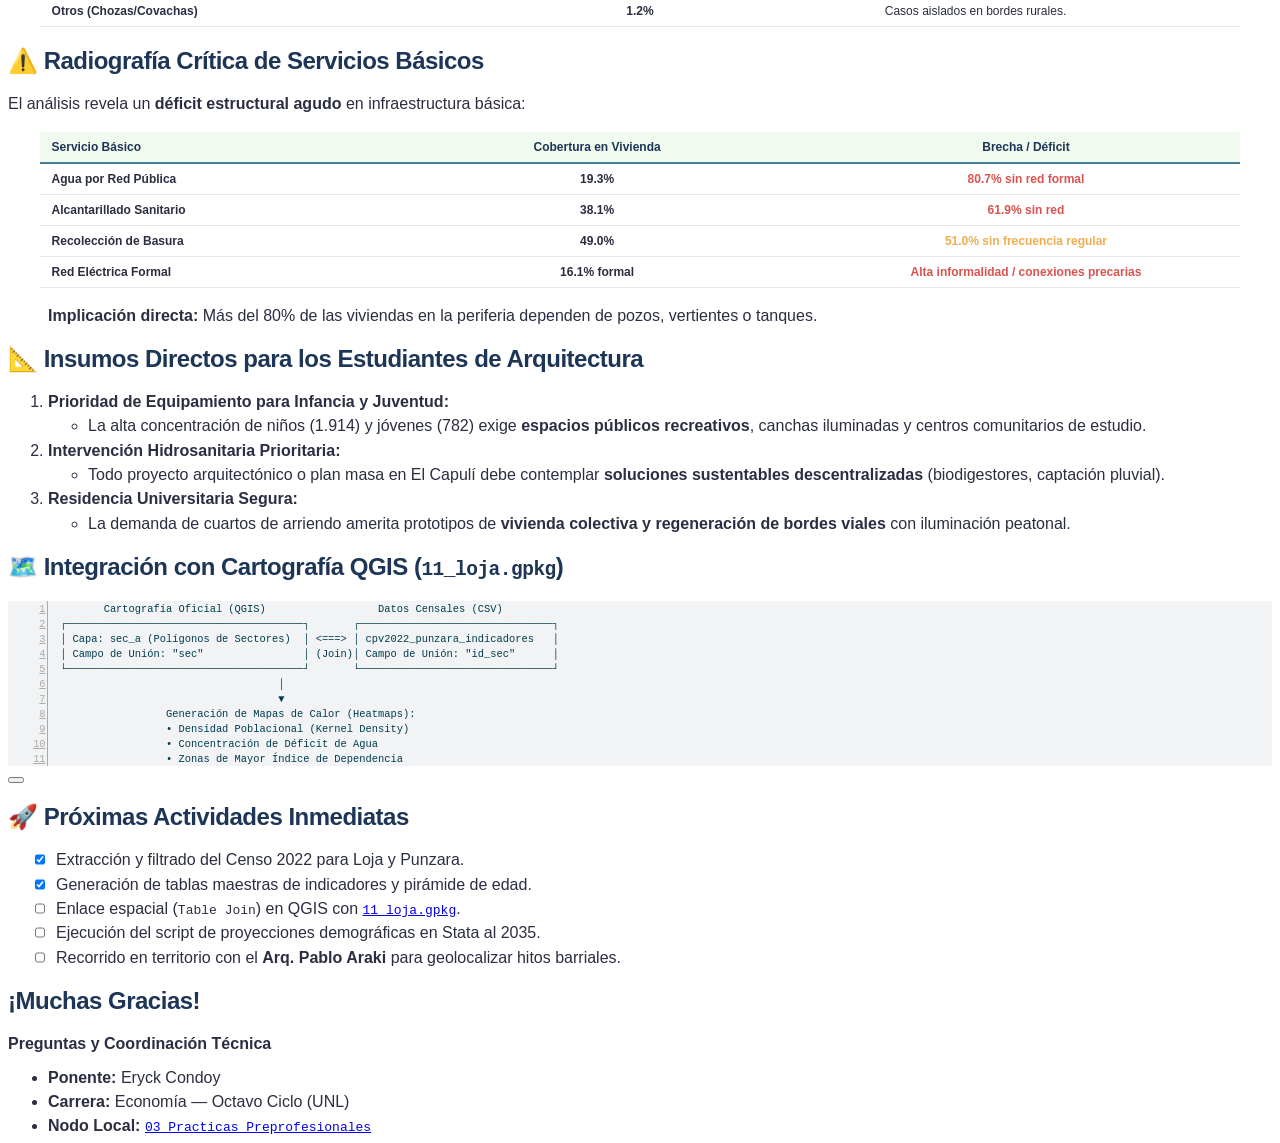
==== commit c7c67f12: "docs(institutional): actualizar memorando UNL-FJSA-CE-2026-0621-M, nomina oficial de 3 pasantes y 2 " ====
--- a/docs/vaults/v01-diagnostico-territorial-el-capuli/presentacion_diagnostico_capuli.html
+++ b/docs/vaults/v01-diagnostico-territorial-el-capuli/presentacion_diagnostico_capuli.html
@@ -9,7 +9,7 @@
 <link href="presentacion_diagnostico_capuli_files/libs/quarto-html/quarto-syntax-highlighting-64a204ab8560d761af7679ceaba22944.css" rel="stylesheet" id="quarto-text-highlighting-styles"><meta charset="utf-8">
   <meta name="generator" content="quarto-1.10.18">
 
-  <meta name="author" content="Eryck Condoy | Pasantes de Economía">
+  <meta name="author" content="Erick Condoy | Amanda Gálvez | Erick Barba">
   <meta name="dcterms.date" content="2026-10-12">
   <title>Diagnóstico Sociodemográfico y Territorial</title>
   <meta name="apple-mobile-web-app-capable" content="yes">
@@ -209,30 +209,37 @@
 <div class="quarto-title-authors">
 <div class="quarto-title-author">
 <div class="quarto-title-author-name">
-Eryck Condoy | Pasantes de Economía
+Erick Condoy | Amanda Gálvez | Erick Barba
 </div>
         <p class="quarto-title-affiliation">
-            Universidad Nacional de Loja — Carrera de Economía &amp; Carrera de Arquitectura
+            Universidad Nacional de Loja — Carrera de Economía &amp; Carrera de Arquitectura Sostenible
           </p>
     </div>
 </div>
 
   <p class="date">2026-10-12</p>
 </section>
-<section id="contexto-del-proyecto" class="slide level2">
-<h2>🏛️ Contexto del Proyecto</h2>
+<section id="contexto-institucional-y-equipo" class="slide level2">
+<h2>🏛️ Contexto Institucional y Equipo</h2>
 <div class="columns">
 <div class="column" style="width:60%;">
 <ul>
-<li><strong>Proyecto:</strong> Vinculación con la Sociedad — Ordenamiento y Equipamiento Urbano.</li>
-<li><strong>Entidades:</strong> Carrera de Economía &amp; Carrera de Arquitectura (UNL).</li>
-<li><strong>Territorio:</strong> <strong>Barrio El Capulí</strong>, Parroquia Punzara (inmediaciones del Campus La Argelia y Colegio San Gerardo).</li>
-<li><strong>Equipo Docente:</strong>
-<ul>
-<li>Coordinación Técnica: Arq. Pablo Araki.</li>
-<li>Responsable de Pasantías: Ing. Iliana.</li>
+<li><strong>Marco Legal:</strong> <strong>Memorando UNL-FJSA-CE-2026-0621-M</strong> (08-oct-2026).</li>
+<li><strong>Entidad Receptora:</strong> Carrera de Arquitectura Sostenible (UNL).</li>
+<li><strong>Territorio:</strong> <strong>Barrio El Capulí</strong>, Parroquia Punzara.</li>
+<li><strong>Supervisión de Arquitectura (2 Arquitectos):</strong>
+<ul>
+<li>Arq. Alexandra Aguilera Maldonado (Directora de Carrera).</li>
+<li>Arq. Pablo Araki (Supervisor Técnico de Proyecto).</li>
 </ul></li>
-<li><strong>Equipo de Economía:</strong> Eryck Condoy, Amanda y compañeros.</li>
+<li><strong>Responsable de Prácticas (Economía):</strong>
+<ul>
+<li>Sra. Liliana De Jesus Matailo Yaguana.</li>
+</ul></li>
+<li><strong>Equipo de Pasantes de Economía (3 Estudiantes):</strong>
+<ul>
+<li>Erick Condoy, Amanda Gálvez y Erick Barba.</li>
+</ul></li>
 </ul>
 </div><div class="column" style="width:40%;">
 <div class="callout callout-note callout-titled callout-style-default">
@@ -482,7 +489,7 @@
     </div>
   <div class="quarto-auto-generated-content" style="display: none;">
 <div class="footer footer-default">
-<p>Prácticas Preprofesionales — UNL 2026</p>
+<p>UNL-FJSA-CE-2026-0621-M — Prácticas Preprofesionales 2026</p>
 </div>
 </div></div>
 
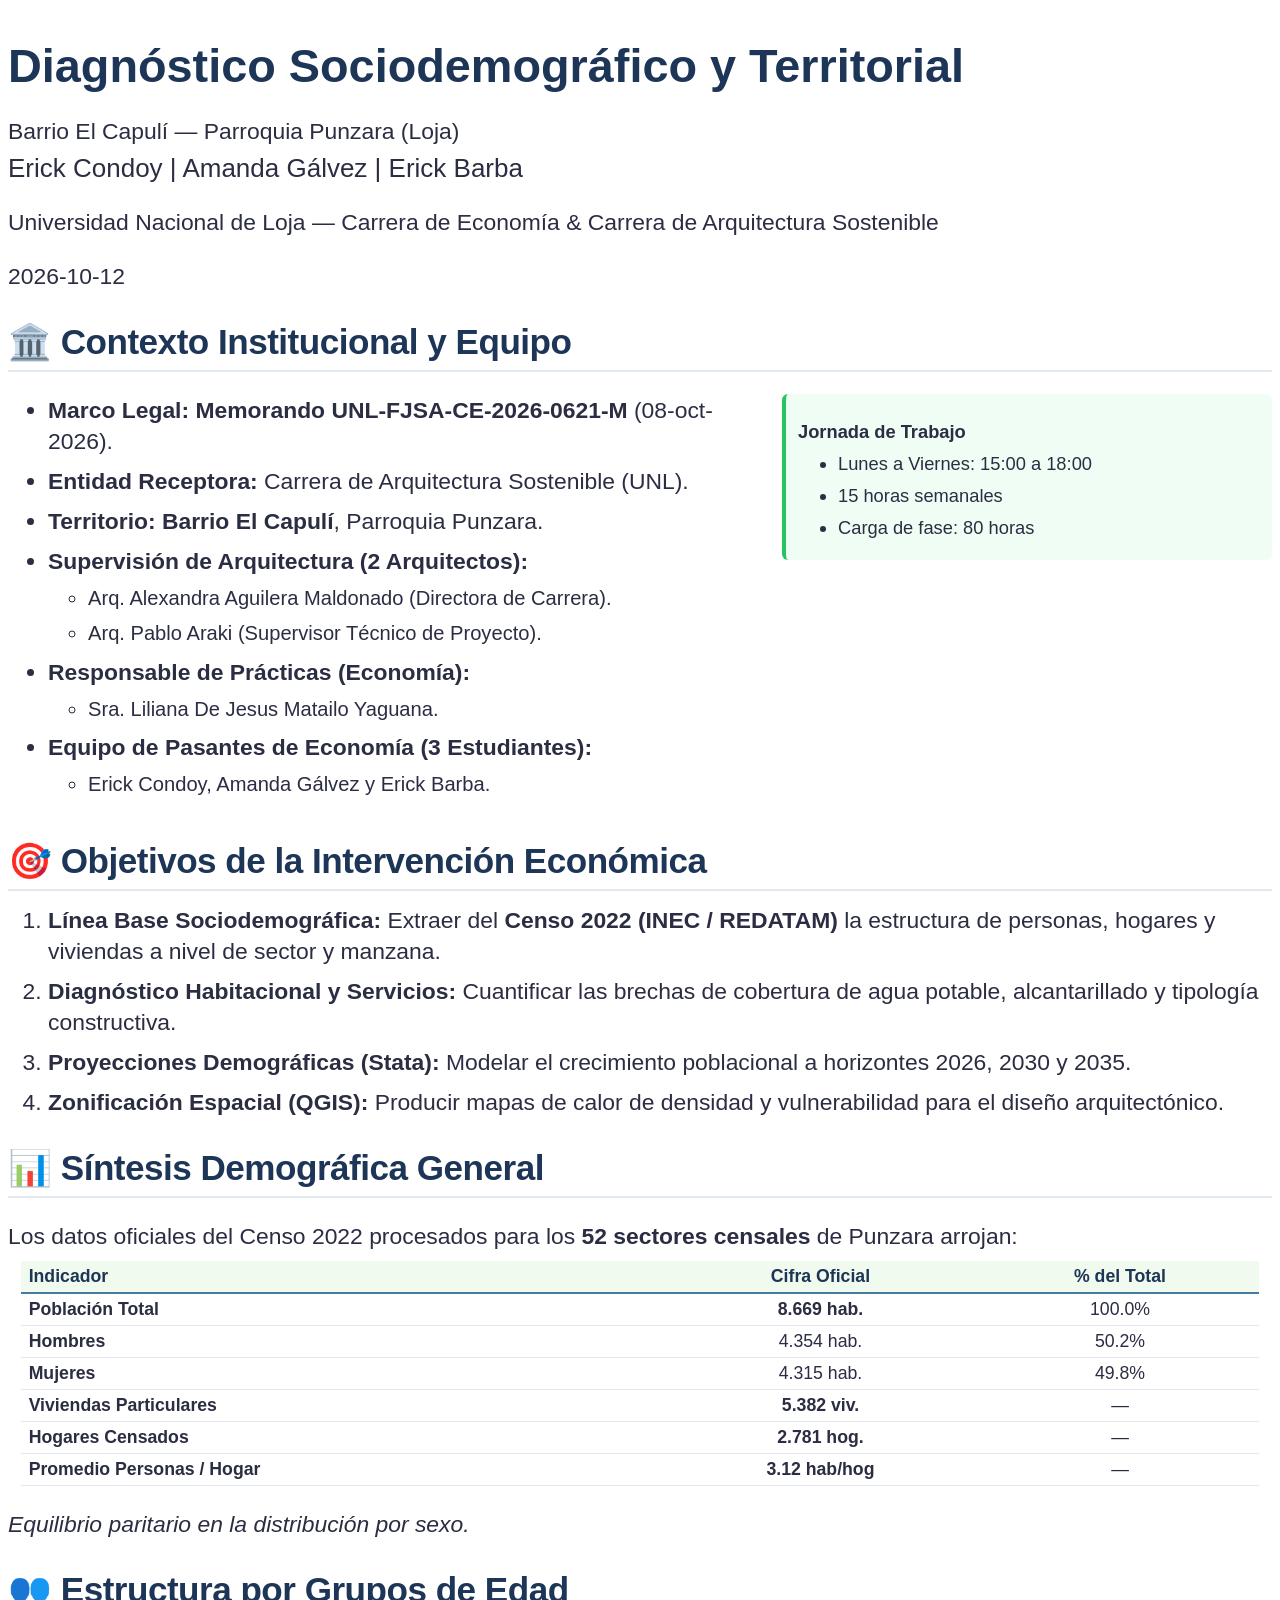
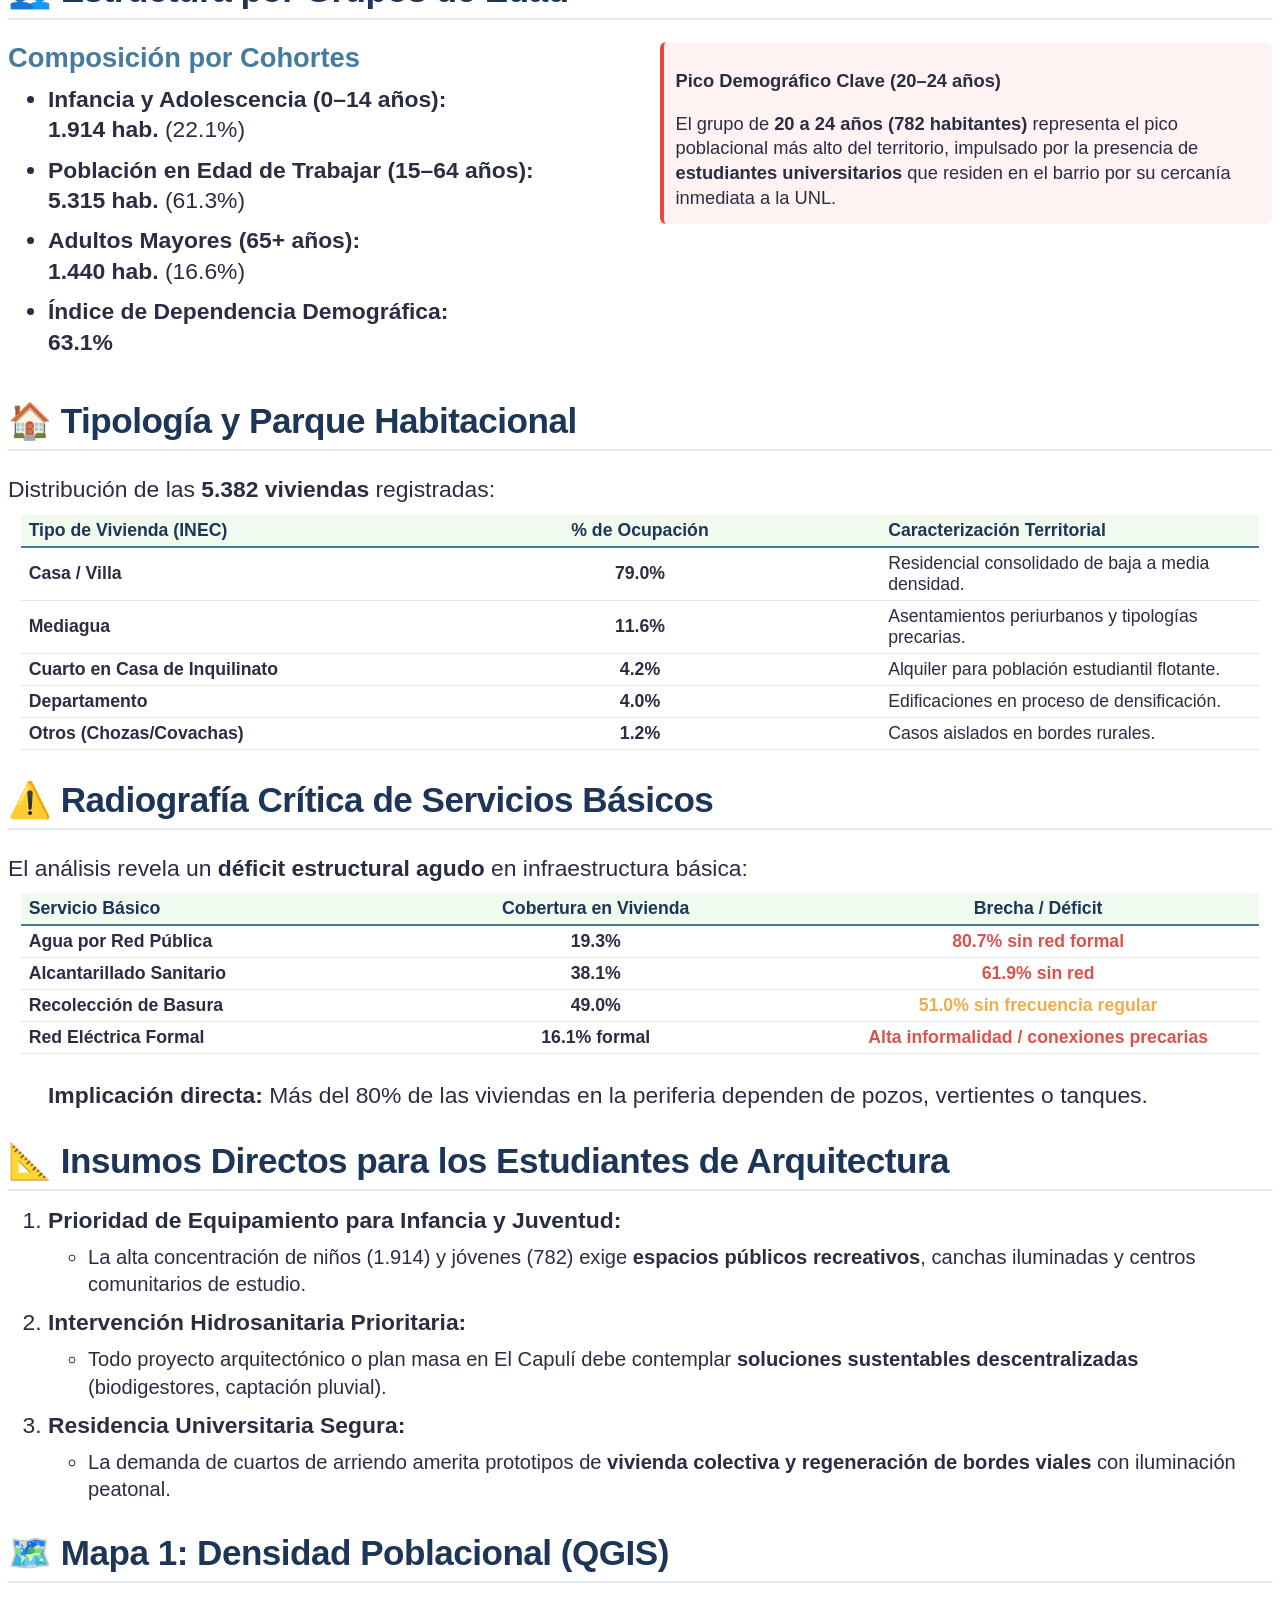
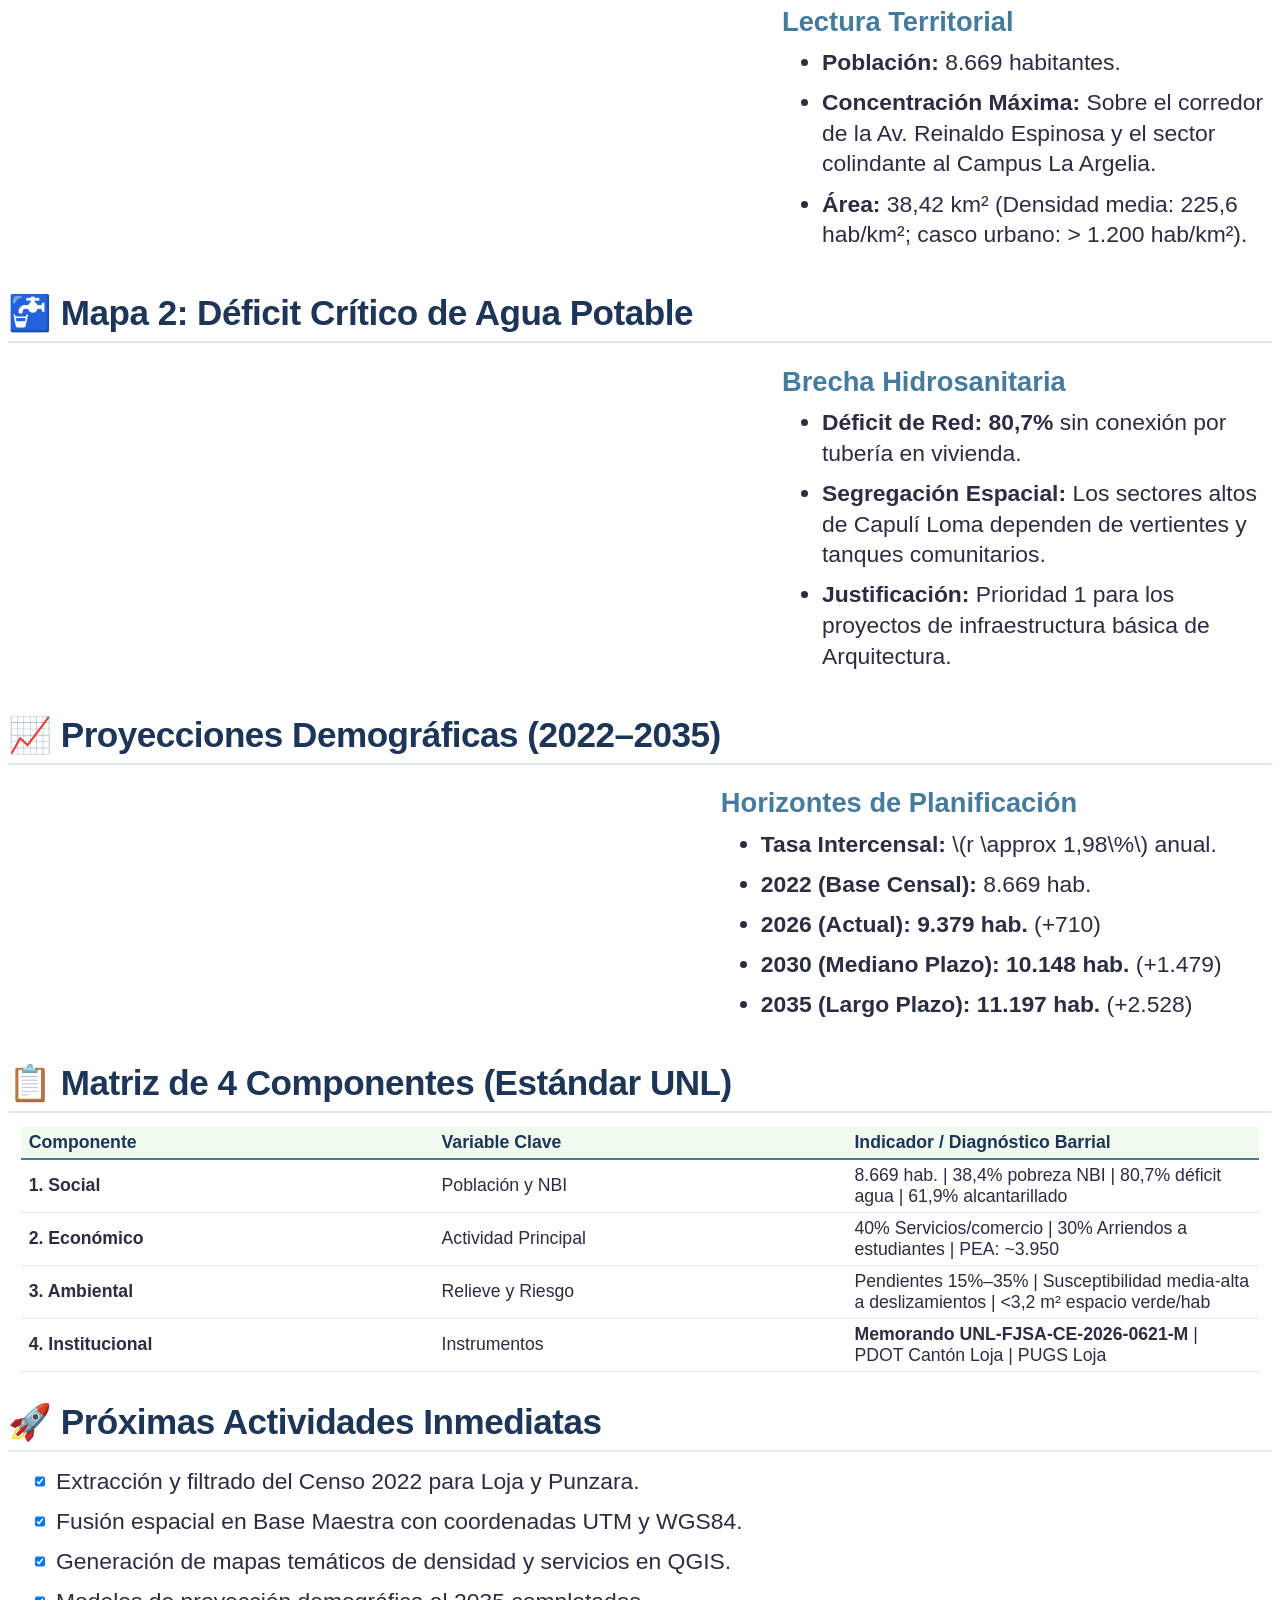
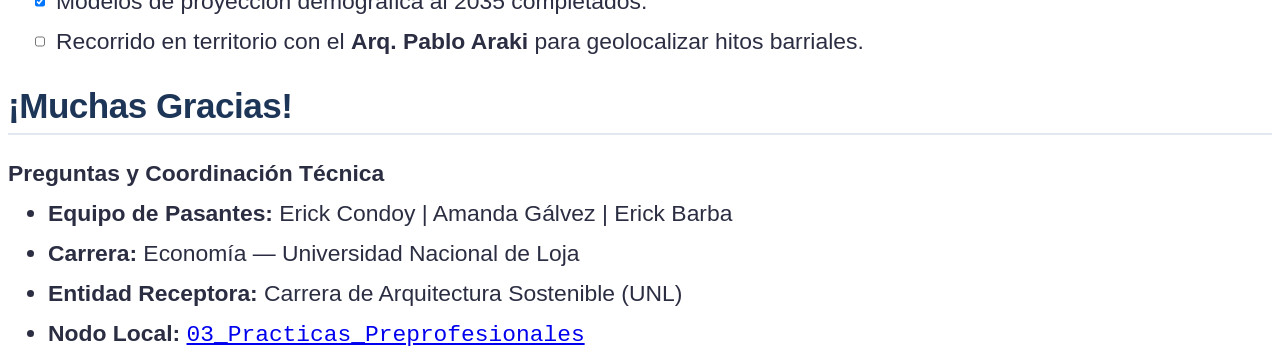
==== commit 5b1d2d1c: "feat(spatial): base maestra espacial, mapas de densidad y deficit de agua, proyecciones al 2035 y ma" ====
--- a/docs/vaults/v01-diagnostico-territorial-el-capuli/presentacion_diagnostico_capuli.html
+++ b/docs/vaults/v01-diagnostico-territorial-el-capuli/presentacion_diagnostico_capuli.html
@@ -35,72 +35,6 @@
       margin: 0 0.8em 0.2em -1em; /* quarto-specific, see https://github.com/quarto-dev/quarto-cli/issues/4556 */ 
       vertical-align: middle;
     }
-    /* CSS for syntax highlighting */
-    html { -webkit-text-size-adjust: 100%; }
-    pre > code.sourceCode { white-space: pre; position: relative; }
-    pre > code.sourceCode > span { display: inline-block; line-height: 1.25; }
-    pre > code.sourceCode > span:empty { height: 1.2em; }
-    .sourceCode { overflow: visible; }
-    code.sourceCode > span { color: inherit; text-decoration: inherit; }
-    div.sourceCode { margin: 1em 0; }
-    pre.sourceCode { margin: 0; }
-    @media screen {
-    div.sourceCode { overflow: auto; }
-    }
-    @media print {
-    pre > code.sourceCode { white-space: pre-wrap; }
-    pre > code.sourceCode > span { text-indent: -5em; padding-left: 5em; }
-    }
-    pre.numberSource code
-      { counter-reset: source-line 0; }
-    pre.numberSource code > span
-      { position: relative; left: -4em; counter-increment: source-line; }
-    pre.numberSource code > span > a:first-child::before
-      { content: counter(source-line);
-        position: relative; left: -1em; text-align: right; vertical-align: baseline;
-        border: none; display: inline-block;
-        -webkit-touch-callout: none; -webkit-user-select: none;
-        -khtml-user-select: none; -moz-user-select: none;
-        -ms-user-select: none; user-select: none;
-        padding: 0 4px; width: 4em;
-        color: #aaaaaa;
-      }
-    pre.numberSource { margin-left: 3em; border-left: 1px solid #aaaaaa;  padding-left: 4px; }
-    div.sourceCode
-      { color: #003b4f; background-color: #f1f3f5; }
-    @media screen {
-    pre > code.sourceCode > span > a:first-child::before { text-decoration: underline; }
-    }
-    code span { color: #003b4f; } /* Normal */
-    code span.al { color: #ad0000; } /* Alert */
-    code span.an { color: #5e5e5e; } /* Annotation */
-    code span.at { color: #657422; } /* Attribute */
-    code span.bn { color: #ad0000; } /* BaseN */
-    code span.bu { } /* BuiltIn */
-    code span.cf { color: #003b4f; font-weight: bold; } /* ControlFlow */
-    code span.ch { color: #20794d; } /* Char */
-    code span.cn { color: #8f5902; } /* Constant */
-    code span.co { color: #5e5e5e; } /* Comment */
-    code span.cv { color: #5e5e5e; font-style: italic; } /* CommentVar */
-    code span.do { color: #5e5e5e; font-style: italic; } /* Documentation */
-    code span.dt { color: #ad0000; } /* DataType */
-    code span.dv { color: #ad0000; } /* DecVal */
-    code span.er { color: #ad0000; } /* Error */
-    code span.ex { } /* Extension */
-    code span.fl { color: #ad0000; } /* Float */
-    code span.fu { color: #4758ab; } /* Function */
-    code span.im { color: #00769e; } /* Import */
-    code span.in { color: #5e5e5e; } /* Information */
-    code span.kw { color: #003b4f; font-weight: bold; } /* Keyword */
-    code span.op { color: #5e5e5e; } /* Operator */
-    code span.ot { color: #003b4f; } /* Other */
-    code span.pp { color: #ad0000; } /* Preprocessor */
-    code span.sc { color: #5e5e5e; } /* SpecialChar */
-    code span.ss { color: #20794d; } /* SpecialString */
-    code span.st { color: #20794d; } /* String */
-    code span.va { color: #111111; } /* Variable */
-    code span.vs { color: #20794d; } /* VerbatimString */
-    code span.wa { color: #5e5e5e; font-style: italic; } /* Warning */
   </style>
   <link rel="stylesheet" href="presentacion_diagnostico_capuli_files/libs/revealjs/dist/theme/quarto-0427d8d92a431aa6a6430e53ec02a470.css">
   <link rel="stylesheet" href="presentacion.css">
@@ -452,27 +386,96 @@
 </ul></li>
 </ol>
 </section>
-<section id="integración-con-cartografía-qgis-11_loja.gpkg" class="slide level2">
-<h2>🗺️ Integración con Cartografía QGIS (<code>11_loja.gpkg</code>)</h2>
-<div class="code-copy-outer-scaffold"><div class="sourceCode" id="cb1"><pre class="sourceCode numberSource text number-lines code-with-copy"><code class="sourceCode"><span id="cb1-1"><a href="" aria-label="1"></a>       Cartografía Oficial (QGIS)                  Datos Censales (CSV)</span>
-<span id="cb1-2"><a href="" aria-label="2"></a>┌──────────────────────────────────────┐       ┌───────────────────────────────┐</span>
-<span id="cb1-3"><a href="" aria-label="3"></a>│ Capa: sec_a (Polígonos de Sectores)  │ &lt;===&gt; │ cpv2022_punzara_indicadores   │</span>
-<span id="cb1-4"><a href="" aria-label="4"></a>│ Campo de Unión: "sec"                │ (Join)│ Campo de Unión: "id_sec"      │</span>
-<span id="cb1-5"><a href="" aria-label="5"></a>└──────────────────────────────────────┘       └───────────────────────────────┘</span>
-<span id="cb1-6"><a href="" aria-label="6"></a>                                   │</span>
-<span id="cb1-7"><a href="" aria-label="7"></a>                                   ▼</span>
-<span id="cb1-8"><a href="" aria-label="8"></a>                 Generación de Mapas de Calor (Heatmaps):</span>
-<span id="cb1-9"><a href="" aria-label="9"></a>                 • Densidad Poblacional (Kernel Density)</span>
-<span id="cb1-10"><a href="" aria-label="10"></a>                 • Concentración de Déficit de Agua</span>
-<span id="cb1-11"><a href="" aria-label="11"></a>                 • Zonas de Mayor Índice de Dependencia</span></code></pre></div><button title="Copy to Clipboard" class="code-copy-button"><i class="bi"></i></button></div>
+<section id="mapa-1-densidad-poblacional-qgis" class="slide level2">
+<h2>🗺️ Mapa 1: Densidad Poblacional (QGIS)</h2>
+<div class="columns">
+<div class="column" style="width:60%;">
+<p><img data-src="evidencias/mapa_densidad_poblacional_punzara.png" style="width:100.0%"></p>
+</div><div class="column" style="width:40%;">
+<h3 id="lectura-territorial">Lectura Territorial</h3>
+<ul>
+<li><strong>Población:</strong> 8.669 habitantes.</li>
+<li><strong>Concentración Máxima:</strong> Sobre el corredor de la Av. Reinaldo Espinosa y el sector colindante al Campus La Argelia.</li>
+<li><strong>Área:</strong> 38,42 km² (Densidad media: 225,6 hab/km²; casco urbano: &gt; 1.200 hab/km²).</li>
+</ul>
+</div></div>
+</section>
+<section id="mapa-2-déficit-crítico-de-agua-potable" class="slide level2">
+<h2>🚰 Mapa 2: Déficit Crítico de Agua Potable</h2>
+<div class="columns">
+<div class="column" style="width:60%;">
+<p><img data-src="evidencias/mapa_deficit_agua_punzara.png" style="width:100.0%"></p>
+</div><div class="column" style="width:40%;">
+<h3 id="brecha-hidrosanitaria">Brecha Hidrosanitaria</h3>
+<ul>
+<li><strong>Déficit de Red:</strong> <strong>80,7%</strong> sin conexión por tubería en vivienda.</li>
+<li><strong>Segregación Espacial:</strong> Los sectores altos de Capulí Loma dependen de vertientes y tanques comunitarios.</li>
+<li><strong>Justificación:</strong> Prioridad 1 para los proyectos de infraestructura básica de Arquitectura.</li>
+</ul>
+</div></div>
+</section>
+<section id="proyecciones-demográficas-20222035" class="slide level2">
+<h2>📈 Proyecciones Demográficas (2022–2035)</h2>
+<div class="columns">
+<div class="column" style="width:55%;">
+<p><img data-src="evidencias/grafico_proyeccion_capuli.png" style="width:100.0%"></p>
+</div><div class="column" style="width:45%;">
+<h3 id="horizontes-de-planificación">Horizontes de Planificación</h3>
+<ul>
+<li><strong>Tasa Intercensal:</strong> <span class="math inline">\(r \approx 1,98\%\)</span> anual.</li>
+<li><strong>2022 (Base Censal):</strong> 8.669 hab.</li>
+<li><strong>2026 (Actual):</strong> <strong>9.379 hab.</strong> (+710)</li>
+<li><strong>2030 (Mediano Plazo):</strong> <strong>10.148 hab.</strong> (+1.479)</li>
+<li><strong>2035 (Largo Plazo):</strong> <strong>11.197 hab.</strong> (+2.528)</li>
+</ul>
+</div></div>
+</section>
+<section id="matriz-de-4-componentes-estándar-unl" class="slide level2">
+<h2>📋 Matriz de 4 Componentes (Estándar UNL)</h2>
+<table class="caption-top">
+<colgroup>
+<col style="width: 33%">
+<col style="width: 33%">
+<col style="width: 33%">
+</colgroup>
+<thead>
+<tr class="header">
+<th style="text-align: left;">Componente</th>
+<th style="text-align: left;">Variable Clave</th>
+<th style="text-align: left;">Indicador / Diagnóstico Barrial</th>
+</tr>
+</thead>
+<tbody>
+<tr class="odd">
+<td style="text-align: left;"><strong>1. Social</strong></td>
+<td style="text-align: left;">Población y NBI</td>
+<td style="text-align: left;">8.669 hab. | 38,4% pobreza NBI | 80,7% déficit agua | 61,9% alcantarillado</td>
+</tr>
+<tr class="even">
+<td style="text-align: left;"><strong>2. Económico</strong></td>
+<td style="text-align: left;">Actividad Principal</td>
+<td style="text-align: left;">40% Servicios/comercio | 30% Arriendos a estudiantes | PEA: ~3.950</td>
+</tr>
+<tr class="odd">
+<td style="text-align: left;"><strong>3. Ambiental</strong></td>
+<td style="text-align: left;">Relieve y Riesgo</td>
+<td style="text-align: left;">Pendientes 15%–35% | Susceptibilidad media-alta a deslizamientos | &lt;3,2 m² espacio verde/hab</td>
+</tr>
+<tr class="even">
+<td style="text-align: left;"><strong>4. Institucional</strong></td>
+<td style="text-align: left;">Instrumentos</td>
+<td style="text-align: left;"><strong>Memorando UNL-FJSA-CE-2026-0621-M</strong> | PDOT Cantón Loja | PUGS Loja</td>
+</tr>
+</tbody>
+</table>
 </section>
 <section id="próximas-actividades-inmediatas" class="slide level2">
 <h2>🚀 Próximas Actividades Inmediatas</h2>
 <ul class="task-list">
 <li><label><input type="checkbox" checked="">Extracción y filtrado del Censo 2022 para Loja y Punzara.</label></li>
-<li><label><input type="checkbox" checked="">Generación de tablas maestras de indicadores y pirámide de edad.</label></li>
-<li><label><input type="checkbox">Enlace espacial (<code>Table Join</code>) en QGIS con <a href="file:///d:/08_Ciclo/03_Practicas_Preprofesionales/docs/vaults/v01-diagnostico-territorial-el-capuli/cartografia_qgis/11_loja.gpkg"><code>11_loja.gpkg</code></a>.</label></li>
-<li><label><input type="checkbox">Ejecución del script de proyecciones demográficas en Stata al 2035.</label></li>
+<li><label><input type="checkbox" checked="">Fusión espacial en Base Maestra con coordenadas UTM y WGS84.</label></li>
+<li><label><input type="checkbox" checked="">Generación de mapas temáticos de densidad y servicios en QGIS.</label></li>
+<li><label><input type="checkbox" checked="">Modelos de proyección demográfica al 2035 completados.</label></li>
 <li><label><input type="checkbox">Recorrido en territorio con el <strong>Arq. Pablo Araki</strong> para geolocalizar hitos barriales.</label></li>
 </ul>
 </section>
@@ -480,8 +483,9 @@
 <h2>¡Muchas Gracias!</h2>
 <p><strong>Preguntas y Coordinación Técnica</strong></p>
 <ul>
-<li><strong>Ponente:</strong> Eryck Condoy</li>
-<li><strong>Carrera:</strong> Economía — Octavo Ciclo (UNL)</li>
+<li><strong>Equipo de Pasantes:</strong> Erick Condoy | Amanda Gálvez | Erick Barba</li>
+<li><strong>Carrera:</strong> Economía — Universidad Nacional de Loja</li>
+<li><strong>Entidad Receptora:</strong> Carrera de Arquitectura Sostenible (UNL)</li>
 <li><strong>Nodo Local:</strong> <a href="file:///d:/08_Ciclo/03_Practicas_Preprofesionales"><code>03_Practicas_Preprofesionales</code></a></li>
 </ul>
 
--- a/docs/vaults/v01-diagnostico-territorial-el-capuli/presentacion.css
+++ b/docs/vaults/v01-diagnostico-territorial-el-capuli/presentacion.css
@@ -1,21 +1,52 @@
-/* Estilos personalizados para la presentación RevealJS - Diagnóstico El Capulí */
+/* Estilos optimizados y compactos para RevealJS - Diagnóstico El Capulí */
 
 .reveal {
   font-family: -apple-system, BlinkMacSystemFont, "Segoe UI", Roboto, "Helvetica Neue", Arial, sans-serif;
   color: #2b2d42;
+  font-size: 26px; /* Tamaño base reducido para evitar desbordes */
 }
 
-.reveal h1, .reveal h2, .reveal h3 {
+.reveal h1 {
+  font-size: 1.8em;
+  color: #1d3557;
+  font-weight: 700;
+  margin-bottom: 0.3em;
+}
+
+.reveal h2 {
+  font-size: 1.35em;
   color: #1d3557;
   font-weight: 700;
   letter-spacing: -0.5px;
+  margin-bottom: 0.4em;
+  border-bottom: 2px solid #e2e8f0;
+  padding-bottom: 0.2em;
+}
+
+.reveal h3 {
+  font-size: 1.05em;
+  color: #457b9d;
+  font-weight: 600;
+  margin-top: 0.3em;
+  margin-bottom: 0.3em;
+}
+
+.reveal p, .reveal li {
+  font-size: 0.88em;
+  line-height: 1.35;
+  margin-bottom: 0.3em;
+}
+
+.reveal ul, .reveal ol {
+  margin-top: 0.2em;
+  margin-bottom: 0.4em;
 }
 
 .reveal table {
-  font-size: 0.75em;
-  margin: 1.2rem auto;
+  font-size: 0.68em;
+  margin: 0.6rem auto;
   border-collapse: collapse;
-  width: 95%;
+  width: 98%;
 }
 
 .reveal th {
@@ -23,32 +54,33 @@
   color: #1d3557;
   font-weight: 700;
   border-bottom: 2px solid #457b9d;
-  padding: 8px 12px;
+  padding: 5px 8px;
 }
 
 .reveal td {
-  padding: 8px 12px;
+  padding: 5px 8px;
   border-bottom: 1px solid #e2e8f0;
 }
 
 .reveal .callout {
-  border-radius: 8px;
-  padding: 12px 16px;
-  margin-top: 15px;
-  font-size: 0.85em;
+  border-radius: 6px;
+  padding: 8px 12px;
+  margin-top: 8px;
+  margin-bottom: 8px;
+  font-size: 0.80em;
 }
 
 .reveal .callout-note {
   background-color: #f0fdf4;
-  border-left: 5px solid #22c55e;
+  border-left: 4px solid #22c55e;
 }
 
 .reveal .callout-important {
   background-color: #fef2f2;
-  border-left: 5px solid #ef4444;
+  border-left: 4px solid #ef4444;
 }
 
 .reveal pre code {
-  font-size: 0.8em;
+  font-size: 0.72em;
   border-radius: 6px;
 }
